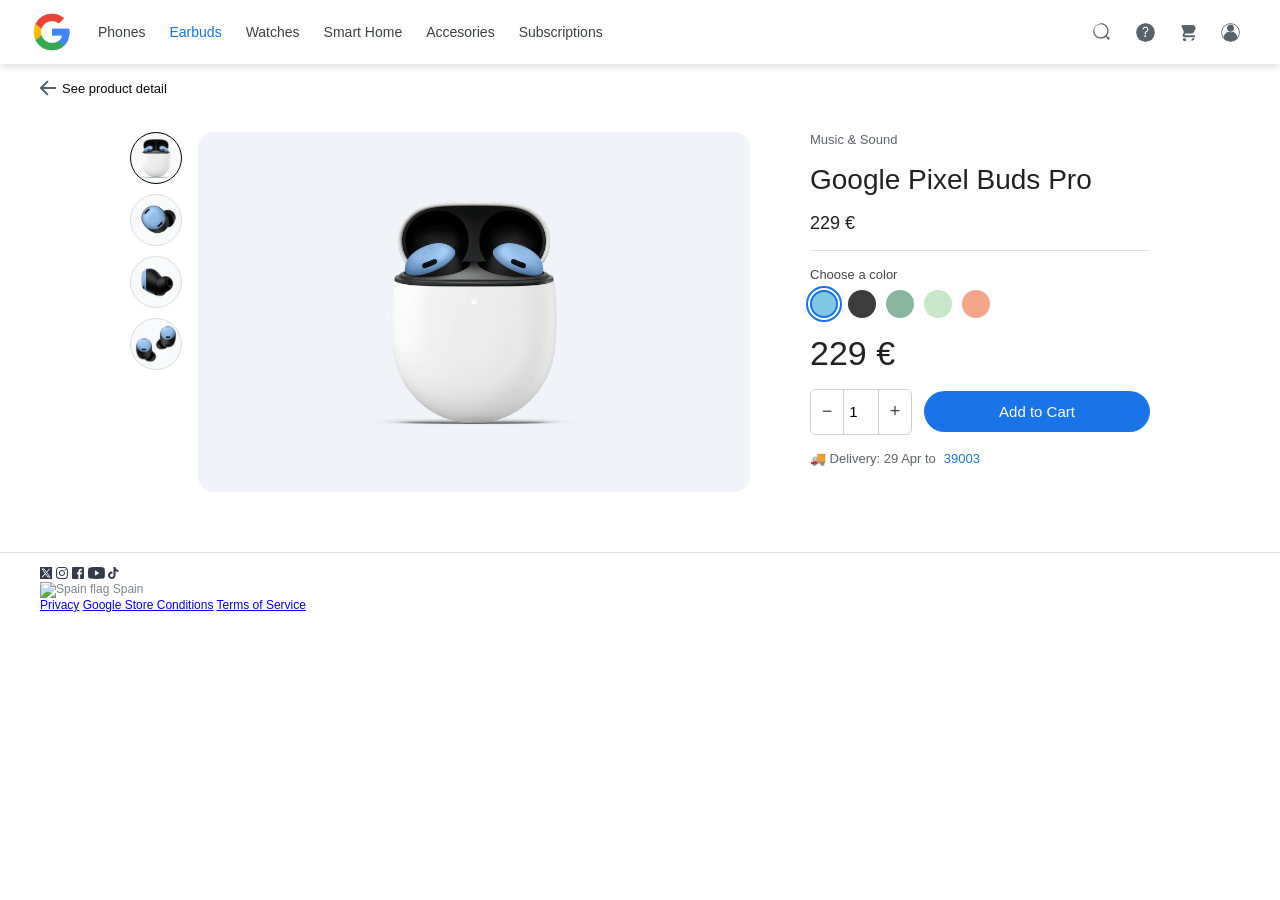
==== index.html @ 80898ca0 "Merge branch 'main' into Feat/Header" ====
<!doctype html>
<html lang="es">

<head>
  <meta charset="UTF-8">
  <meta name="viewport" content="width=device-width, initial-scale=1.0">
  <title>Google Pixel Buds Pro - Google Store</title>
  <link rel="stylesheet" href="style.css">
</head>

<body>
  <!-- HEADER -->
  <header>
    <div class="header-left">
      <img src="images/google-logo.png" alt="Google" class="logo-google">
    <nav>
      <ul>
        <li><a href="#">Phones</a></li>
        <li><a href="#" class="active">Earbuds</a></li>
        <li><a href="#">Watches</a></li>
        <li><a href="#">Smart Home</a></li>
        <li><a href="#">Accesories</a></li>
        <li><a href="#">Subscriptions</a></li>
      </ul>
    </nav>
  </div>
  <div class="header-right">
   <img src="images/icons/Search-Lupa.svg" alt="Buscar" class="icon-btn">
<img src="images/icons/Help-Intrrogación.svg" alt="Ayuda" class="icon-btn">
<img src="images/icons/Cart-Carrito.svg" alt="Carrito" class="icon-btn">
<img src="images/icons/Avatar-foto.svg" alt="Cuenta" class="icon-btn">
    </div>
  </header>


  <a class="back-link" href="#">
    <img class="icon" src="./images/icons/Arrow-Flecha.svg" alt="arrow" />
    See product detail
  </a>

  <div class="product-container">
    <div class="product-gallery">
      <div class="thumbnails">
        <img src="./images/earbuds/earbuds_01.png" class="thumb active" data-image="./images/earbuds/earbuds_01.png"
          alt="earbuds_01">
        <img src="./images/earbuds/earbuds_02.png" class="thumb" data-image="./images/earbuds/earbuds_02.png"
          alt="earbuds_02">
        <img src="./images/earbuds/earbuds_03.png" class="thumb" data-image="./images/earbuds/earbuds_03.png"
          alt="earbuds_03">
        <img src="./images/earbuds/earbuds_04.png" class="thumb" data-image="./images/earbuds/earbuds_04.png"
          alt="earbuds_04">
      </div>

      <div class="main-image">
        <img id="mainProductImage" src="./images/earbuds/earbuds_01.png" alt="principal">
      </div>
    </div>

    <div class="product-info">
      <p class="product-category">Music &amp; Sound</p>
      <h1 class="product-title">Google Pixel Buds Pro</h1>
      <p class="product-price-top">229 €</p>
      <hr class="divider" />
      <div>
        <p class="color-label">Choose a color</p>
        <div class="color-swatches">
          <div class="swatch sky selected"></div>
          <div class="swatch dark"></div>
          <div class="swatch sage"></div>
          <div class="swatch mint"></div>
          <div class="swatch coral"></div>
        </div>
      </div>
      <p class="price-large">229 €</p>
      <div class="cart-row">
        <div class="qty-box">
          <button onclick="changeQty(-1)">−</button>
          <input type="number" id="qty" value="1" min="1" max="99" />
          <button onclick="changeQty(1)">+</button>
        </div>
        <button class="btn-cart">Add to Cart</button>
      </div>
      <p class="delivery-info">
        🚚 Delivery: 29 Apr to <a href="#">39003</a>
      </p>
    </div>
  </div>

  <footer class="main-footer">
    <div class="footer-container">

      <div class="footer-social">
        <img src="images/icons/SM-x.svg" alt="X" />
        <img src="images/icons/SM-instagram.svg" alt="Instagram" />
        <img src="images/icons/SM-facebook.svg" alt="Facebook" />
        <img src="images/icons/SM-youtube.svg" alt="YouTube" />
        <img src="images/icons/SM-tiktok.svg" alt="TikTok" />
      </div>

      <span class="footer-country">
        <img src="https://flagcdn.com/es.svg" alt="Spain flag" width="20" height="14" />
        Spain
      </span>

      <div class="footer-nav">
        <a href="#">Privacy</a>
        <a href="#">Google Store Conditions</a>
        <a href="#">Terms of Service</a>
      </div>

    </div>
  </footer>

  <script>
    function changeQty(delta) {
      const input = document.getElementById("qty");
      const val = parseInt(input.value) + delta;
      if (val >= 1 && val <= 99) input.value = val;
    }

    document.querySelectorAll(".swatch").forEach((swatch) => {
      swatch.addEventListener("click", () => {
        document
          .querySelectorAll(".swatch")
          .forEach((s) => s.classList.remove("selected"));
        swatch.classList.add("selected");
      });
    });

    // Selecciona lo que hay dentro del clase "thumb", y lo cambia para que figure como la principal
    const mainImage = document.getElementById("mainProductImage");
    document.querySelectorAll(".thumb").forEach((thumb) => {
      thumb.addEventListener("click", () => {
        // Selecciona todas las miniaturas y les quita la clase "active"
        document
          .querySelectorAll(".thumb")
          .forEach((t) => t.classList.remove("active"));
        thumb.classList.add("active");

        // Cambia la imagen principal
        // Si hay un valor en en el date-image, cambia la imagen principal
        const newImage = thumb.dataset.image;
        if (newImage) {
          mainImage.src = newImage;
        }
      });
    });

  </script>
</body>

</html>
---- style.css ----
/* ── RESET ── */
* {
  margin: 0;
  padding: 0;
  box-sizing: border-box;
}

body {
  font-family: 'Google Sans', Arial, sans-serif;
  background: #fff;
  color: #202124;
}

/*── HEADER ── */
header {
  background-color: #ffffff;
  box-shadow: 0 2px 8px rgba(0, 0, 0, 0.15);
  padding: 0 32px;
  height: 64px;
  display: flex;
  align-items: center;
  justify-content: space-between;
  position: sticky;
  top: 0;
  z-index: 10;
}

.header-left {
  display: flex;
  align-items: center;
  gap: 2px;
}

.logo-google {
  width: 40px;
  height: 40px;
}

nav ul {
  list-style: none;
  display: flex;
  gap: 24px;
  margin: 0;
  padding: 0;
}

nav ul li a {
  text-decoration: none;
  font-size: 14px;
  font-weight: 500;
  color: #3c4043;
}

nav ul li a:hover,
nav ul li a.active {
  color: #1a73e8;
}

.header-right {
  display: flex;
  align-items: center;
  gap: 8px;
}

.icon-btn {
  background: none;
  border: none;
  cursor: pointer;
  padding: 8px;
  border-radius: 50%;
}

.icon-btn img {
  width: 22px;
  height: 22px;
  display: block;
}

.icon-btn:hover {
  background-color: #f1f3f4;
}


/* ── NAV ── */
nav {
  display: flex;
  align-items: center;
  justify-content: space-between;
  padding: 12px 24px;
  position: sticky;
  top: 0;
  background: #fff;
  z-index: 10;
}

.nav-logo {
  font-size: 22px;
  font-weight: 500;
  color: #4285f4;
  letter-spacing: -0.5px;
}

.nav-logo span {
  color: #ea4335;
}

.nav-logo span:nth-child(2) {
  color: #fbbc04;
}

.nav-logo span:nth-child(3) {
  color: #34a853;
}

.nav-links {
  display: flex;
  gap: 28px;
  list-style: none;
}

.nav-links a {
  text-decoration: none;
  font-size: 14px;
  color: #444;
}

.nav-links a.active {
  color: #1a73e8;
}

.nav-icons {
  display: flex;
  gap: 16px;
  font-size: 20px;
  color: #555;
}

.nav-icons span {
  cursor: pointer;
}

/* ── BACK LINK ── */
.back-link {
  display: flex;
  align-items: center;
  gap: 6px;
  padding: 16px 40px;
  font-size: 13px;
  color: #0a0a0a;
  cursor: pointer;
  text-decoration: none;
}

.back-link:hover {
  text-decoration: none;
}

/* ── PRODUCT LAYOUT ── */
.product-container {
    display: flex;
    gap: 60px;
    padding: 20px 40px 60px;
    max-width: 1100px;
    margin: 0 auto;
}

/* ── BODYIZQUIERDO: thumbnails + main image ── */
.product-gallery {
    display: flex;
    /* Coloca las miniaturas a lado de la imagen principal*/
    flex: 1;
    gap: 16px;
}

.thumbnails {
    display: flex;
    flex-direction: column;
    gap: 10px;
}

.thumb {
    width: 52px;
    height: 52px;
    border: 1px solid #ddd;
    border-radius: 50px;
    display: flex;
    cursor: pointer;
    align-items: center;
    justify-content: center;
    background: #f8f9fa;
    object-fit: cover;
    font-size: 20px;
}

.thumb.active {
    border-color: #000000;
}

.main-image {
    flex: 1;
    background: #f0f4f8;
    border-radius: 16px;
    display: flex;
    align-items: center;
    justify-content: center;
    min-height: 360px;
}

.main-image img {
    max-width: 80%;
    max-height: 80%;
    object-fit: contain;
}

/* ── RIGHT: product info ── */
.product-info {
  display: flex;
  flex-direction: column;
  gap: 16px;
  max-width: 340px;
  width: 100%;
}

.product-category {
  font-size: 13px;
  color: #5f6368;
}

.product-title {
  font-size: 28px;
  font-weight: 400;
  line-height: 1.2;
  color: #202124;
}

.product-price-top {
  font-size: 18px;
  color: #202124;
}

.divider {
  border: none;
  border-top: 1px solid #e0e0e0;
}

/* ── COLOR SELECTOR ── */
.color-label {
    font-size: 13px;
    color: #444;
    margin-bottom: 8px;
}

.color-swatches {
    display: flex;
    gap: 10px;
}

.swatch {
    width: 28px;
    height: 28px;
    border-radius: 50%;
    cursor: pointer;
    border: 2px solid transparent;
}

.swatch.selected {
    border-color: #1a73e8;
    outline: 2px solid #1a73e8;
    outline-offset: 2px;
}

.swatch.sky {
    background: #7ec8e3;
}

.swatch.dark {
    background: #3c3c3c;
}

.swatch.sage {
    background: #8ab5a0;
}

.swatch.mint {
    background: #c8e6c9;
}

.swatch.coral {
    background: #f4a58a;
}

/* ── PRICE ── */
.price-large {
    font-size: 34px;
    font-weight: 400;
    color: #202124;
}

/* ── CART ROW ── */
.cart-row {
    display: flex;
    align-items: center;
    gap: 12px;
}

.qty-box {
    display: flex;
    align-items: center;
    border: 1px solid #ccc;
    border-radius: 6px;
    overflow: hidden;
}

.qty-box button {
    width: 32px;
    height: 44px;
    border: none;
    background: #fff;
    font-size: 18px;
    cursor: pointer;
    color: #444;
}

.qty-box input {
    width: 36px;
    height: 44px;
    text-align: center;
    border: none;
    border-left: 1px solid #ccc;
    border-right: 1px solid #ccc;
    font-size: 15px;
    outline: none;
}

.btn-cart {
    flex: 1;
    padding: 12px 20px;
    background: #1a73e8;
    color: #fff;
    border: none;
    border-radius: 24px;
    font-size: 15px;
    font-weight: 500;
    cursor: pointer;
    transition: background 0.2s;
}

.btn-cart:hover {
    background: #1558b0;
}

/* ── DELIVERY ── */
.delivery-info {
    display: flex;
    align-items: center;
    gap: 8px;
    font-size: 13px;
    color: #5f6368;
}

.delivery-info a {
    color: #1a73e8;
    text-decoration: none;
}

.delivery-info a:hover {
    text-decoration: underline;
}

/* ── FOOTER ── */
footer {
    display: flex;
    align-items: center;
    justify-content: space-between;
    padding: 14px 40px;
    border-top: 1px solid #e0e0e0;
    font-size: 12px;
    color: #80868b;
    flex-wrap: wrap;
    gap: 8px;
}

.footer-links {
    display: flex;
    gap: 16px;
}

.footer-links a {
    color: #80868b;
    text-decoration: none;
}

.footer-links a:hover {
    text-decoration: underline;
}
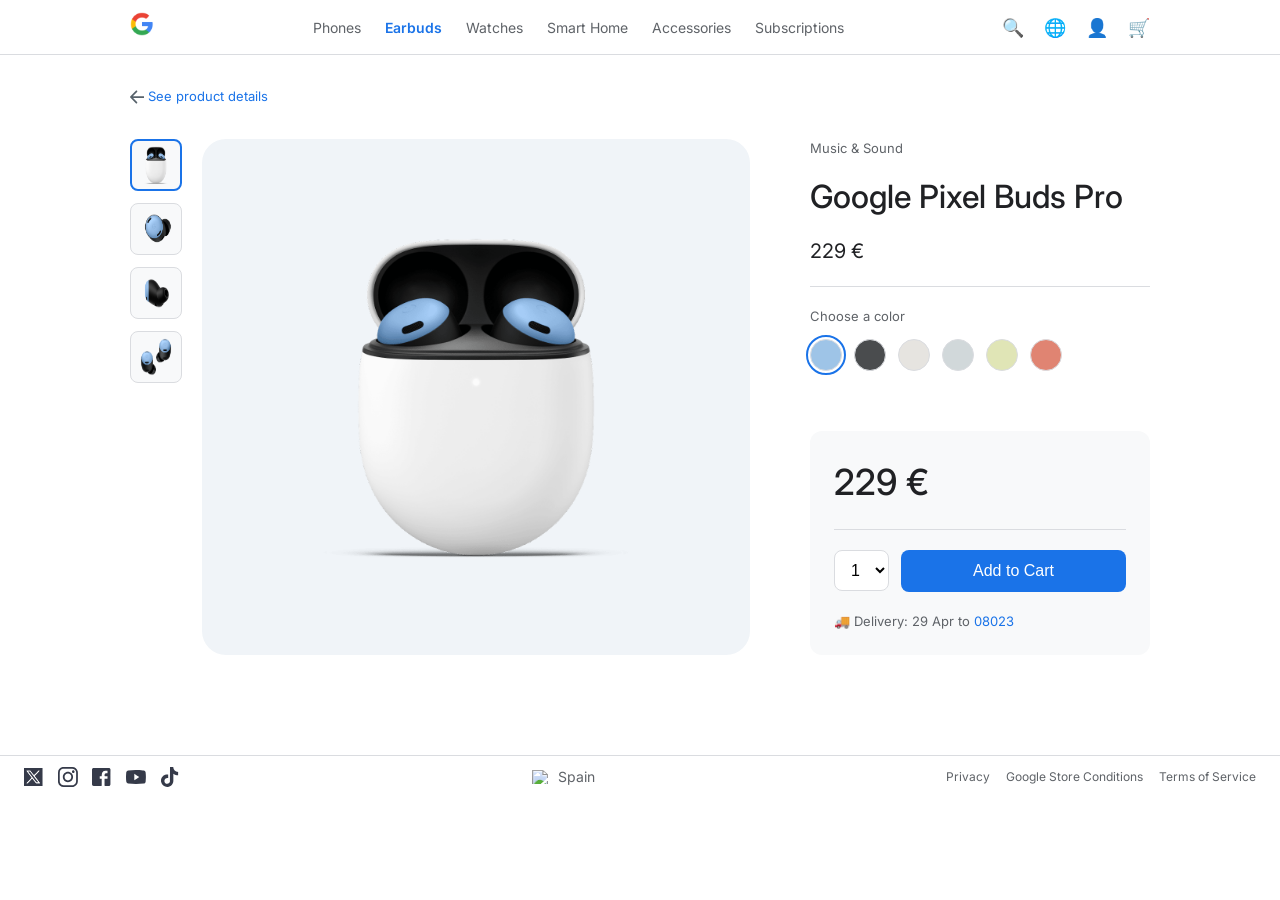
==== commit 8336fdfe: "Cambio en footer" ====
--- a/index.html
+++ b/index.html
@@ -1,152 +1,197 @@
 <!doctype html>
 <html lang="es">
+  <head>
+    <meta charset="UTF-8" />
+    <meta name="viewport" content="width=device-width, initial-scale=1.0" />
+    <title>Google Pixel Buds Pro - Google Store</title>
 
-<head>
-  <meta charset="UTF-8">
-  <meta name="viewport" content="width=device-width, initial-scale=1.0">
-  <title>Google Pixel Buds Pro - Google Store</title>
-  <link rel="stylesheet" href="style.css">
-</head>
+    <!-- Google Fonts - Inter -->
+    <link rel="preconnect" href="https://fonts.googleapis.com" />
+    <link rel="preconnect" href="https://fonts.gstatic.com" crossorigin />
+    <link href="https://fonts.googleapis.com/css2?family=Inter:wght@400;500;700&display=swap"
+      rel="stylesheet"
+    />
 
-<body>
-  <!-- HEADER -->
-  <header>
-    <div class="header-left">
-      <img src="images/google-logo.png" alt="Google" class="logo-google">
-    <nav>
-      <ul>
-        <li><a href="#">Phones</a></li>
-        <li><a href="#" class="active">Earbuds</a></li>
-        <li><a href="#">Watches</a></li>
-        <li><a href="#">Smart Home</a></li>
-        <li><a href="#">Accesories</a></li>
-        <li><a href="#">Subscriptions</a></li>
-      </ul>
-    </nav>
-  </div>
-  <div class="header-right">
-   <img src="images/icons/Search-Lupa.svg" alt="Buscar" class="icon-btn">
-<img src="images/icons/Help-Intrrogación.svg" alt="Ayuda" class="icon-btn">
-<img src="images/icons/Cart-Carrito.svg" alt="Carrito" class="icon-btn">
-<img src="images/icons/Avatar-foto.svg" alt="Cuenta" class="icon-btn">
-    </div>
-  </header>
+    <!-- Estilos consolidados (Premium) -->
+    <link rel="stylesheet" href="styles.css" />
+  </head>
 
+  <body>
+    <!-- ============================================
+         S1: HEADER (Diseño Premium)
+    ============================================ -->
+    <header class="main-header">
+      <nav class="nav-container" aria-label="Navegación principal">
+        <div class="logo">
+          <img src="images/google-logo.png" alt="Google Logo" />
+        </div>
 
-  <a class="back-link" href="#">
-    <img class="icon" src="./images/icons/Arrow-Flecha.svg" alt="arrow" />
-    See product detail
-  </a>
+        <ul class="nav-links">
+          <li><a href="#">Phones</a></li>
+          <li><a href="#" class="active">Earbuds</a></li>
+          <li><a href="#">Watches</a></li>
+          <li><a href="#">Smart Home</a></li>
+          <li><a href="#">Accessories</a></li>
+          <li><a href="#">Subscriptions</a></li>
+        </ul>
 
-  <div class="product-container">
-    <div class="product-gallery">
-      <div class="thumbnails">
-        <img src="./images/earbuds/earbuds_01.png" class="thumb active" data-image="./images/earbuds/earbuds_01.png"
-          alt="earbuds_01">
-        <img src="./images/earbuds/earbuds_02.png" class="thumb" data-image="./images/earbuds/earbuds_02.png"
-          alt="earbuds_02">
-        <img src="./images/earbuds/earbuds_03.png" class="thumb" data-image="./images/earbuds/earbuds_03.png"
-          alt="earbuds_03">
-        <img src="./images/earbuds/earbuds_04.png" class="thumb" data-image="./images/earbuds/earbuds_04.png"
-          alt="earbuds_04">
+        <div class="nav-icons">
+          <span>🔍</span>
+          <span>🌐</span>
+          <span>👤</span>
+          <span>🛒</span>
+        </div>
+      </nav>
+    </header>
+
+    <main class="container">
+      <!-- Enlace de retorno (con el icono del equipo) -->
+      <a class="back-link" href="#">
+        <img
+          src="./images/icons/Arrow-Flecha.svg"
+          alt="arrow"
+          style="width: 14px; vertical-align: middle"
+        />
+        See product details
+      </a>
+
+      <div class="product-container">
+        <!-- ============================================
+                 S2: GALERÍA (Con imágenes reales del equipo)
+            ============================================ -->
+        <section class="product-gallery">
+          <div class="thumbnails">
+            <img
+              src="./images/earbuds/earbuds_01.png"
+              class="thumb active"
+              data-img="./images/earbuds/earbuds_01.png"
+              alt="Vista 1"
+            />
+            <img
+              src="./images/earbuds/earbuds_02.png"
+              class="thumb"
+              data-img="./images/earbuds/earbuds_02.png"
+              alt="Vista 2"
+            />
+            <img
+              src="./images/earbuds/earbuds_03.png"
+              class="thumb"
+              data-img="./images/earbuds/earbuds_03.png"
+              alt="Vista 3"
+            />
+            <img
+              src="./images/earbuds/earbuds_04.png"
+              class="thumb"
+              data-img="./images/earbuds/earbuds_04.png"
+              alt="Vista 4"
+            />
+          </div>
+          <div class="main-image">
+            <img
+              id="current-img"
+              src="./images/earbuds/earbuds_01.png"
+              alt="Google Pixel Buds Pro"
+              style="max-width: 100%"
+            />
+          </div>
+        </section>
+
+        <!-- ============================================
+                 S3: INFO Y COMPRA (Diseño Premium)
+            ============================================ -->
+        <section class="product-info">
+          <p class="product-category">Music & Sound</p>
+          <h1 class="product-title">Google Pixel Buds Pro</h1>
+          <p class="product-price-top">229 €</p>
+
+          <hr class="divider" />
+
+          <div class="color-selection">
+            <p class="color-label">Choose a color</p>
+            <div class="color-swatches">
+              <div class="swatch sky selected" title="Sky"></div>
+              <div class="swatch dark" title="Charcoal"></div>
+              <div class="swatch porcelain" title="Porcelain"></div>
+              <div class="swatch fog" title="Fog"></div>
+              <div class="swatch lemongrass" title="Lemongrass"></div>
+              <div class="swatch coral" title="Coral"></div>
+            </div>
+          </div>
+
+          <div class="purchase-card">
+            <p class="price-large">229 €</p>
+            <hr class="divider" />
+
+            <div class="cart-row">
+              <div class="qty-selector-container">
+                <select id="qty" class="qty-select">
+                  <option value="1">1</option>
+                  <option value="2">2</option>
+                  <option value="3">3</option>
+                </select>
+              </div>
+              <button class="btn-cart">Add to Cart</button>
+            </div>
+
+            <p class="delivery-info">
+              🚚 Delivery: 29 Apr to <a href="#">08023</a>
+            </p>
+          </div>
+        </section>
       </div>
+    </main>
 
-      <div class="main-image">
-        <img id="mainProductImage" src="./images/earbuds/earbuds_01.png" alt="principal">
-      </div>
+    <!-- ============================================
+         S4: FOOTER (Con iconos y links del equipo)
+    ============================================ -->
+    <footer class="main-footer">
+  <div class="footer-container">
+
+    <div class="footer-social">
+      <img src="images/icons/SM-x.svg" alt="X" />
+      <img src="images/icons/SM-instagram.svg" alt="Instagram" />
+      <img src="images/icons/SM-facebook.svg" alt="Facebook" />
+      <img src="images/icons/SM-youtube.svg" alt="YouTube" />
+      <img src="images/icons/SM-tiktok.svg" alt="TikTok" />
     </div>
 
-    <div class="product-info">
-      <p class="product-category">Music &amp; Sound</p>
-      <h1 class="product-title">Google Pixel Buds Pro</h1>
-      <p class="product-price-top">229 €</p>
-      <hr class="divider" />
-      <div>
-        <p class="color-label">Choose a color</p>
-        <div class="color-swatches">
-          <div class="swatch sky selected"></div>
-          <div class="swatch dark"></div>
-          <div class="swatch sage"></div>
-          <div class="swatch mint"></div>
-          <div class="swatch coral"></div>
-        </div>
-      </div>
-      <p class="price-large">229 €</p>
-      <div class="cart-row">
-        <div class="qty-box">
-          <button onclick="changeQty(-1)">−</button>
-          <input type="number" id="qty" value="1" min="1" max="99" />
-          <button onclick="changeQty(1)">+</button>
-        </div>
-        <button class="btn-cart">Add to Cart</button>
-      </div>
-      <p class="delivery-info">
-        🚚 Delivery: 29 Apr to <a href="#">39003</a>
-      </p>
+    <span class="footer-country">
+      <img src="https://flagcdn.com/es.svg" alt="Spain flag" width="20" height="14" />
+      Spain
+    </span>
+
+    <div class="footer-nav">
+      <a href="#">Privacy</a>
+      <a href="#">Google Store Conditions</a>
+      <a href="#">Terms of Service</a>
     </div>
+
   </div>
+</footer>
 
-  <footer class="main-footer">
-    <div class="footer-container">
+    <!-- Lógica de interacción -->
+    <script>
+      // Cambio de imágenes (Miniaturas)
+      document.querySelectorAll(".thumb").forEach((thumb) => {
+        thumb.addEventListener("click", () => {
+          document
+            .querySelectorAll(".thumb")
+            .forEach((t) => t.classList.remove("active"));
+          thumb.classList.add("active");
+          const newSrc = thumb.getAttribute("data-img");
+          document.getElementById("current-img").src = newSrc;
+        });
+      });
 
-      <div class="footer-social">
-        <img src="images/icons/SM-x.svg" alt="X" />
-        <img src="images/icons/SM-instagram.svg" alt="Instagram" />
-        <img src="images/icons/SM-facebook.svg" alt="Facebook" />
-        <img src="images/icons/SM-youtube.svg" alt="YouTube" />
-        <img src="images/icons/SM-tiktok.svg" alt="TikTok" />
-      </div>
-
-      <span class="footer-country">
-        <img src="https://flagcdn.com/es.svg" alt="Spain flag" width="20" height="14" />
-        Spain
-      </span>
-
-      <div class="footer-nav">
-        <a href="#">Privacy</a>
-        <a href="#">Google Store Conditions</a>
-        <a href="#">Terms of Service</a>
-      </div>
-
-    </div>
-  </footer>
-
-  <script>
-    function changeQty(delta) {
-      const input = document.getElementById("qty");
-      const val = parseInt(input.value) + delta;
-      if (val >= 1 && val <= 99) input.value = val;
-    }
-
-    document.querySelectorAll(".swatch").forEach((swatch) => {
-      swatch.addEventListener("click", () => {
-        document
-          .querySelectorAll(".swatch")
-          .forEach((s) => s.classList.remove("selected"));
-        swatch.classList.add("selected");
+      // Selección de color
+      document.querySelectorAll(".swatch").forEach((swatch) => {
+        swatch.addEventListener("click", () => {
+          document
+            .querySelectorAll(".swatch")
+            .forEach((s) => s.classList.remove("selected"));
+          swatch.classList.add("selected");
+        });
       });
-    });
-
-    // Selecciona lo que hay dentro del clase "thumb", y lo cambia para que figure como la principal
-    const mainImage = document.getElementById("mainProductImage");
-    document.querySelectorAll(".thumb").forEach((thumb) => {
-      thumb.addEventListener("click", () => {
-        // Selecciona todas las miniaturas y les quita la clase "active"
-        document
-          .querySelectorAll(".thumb")
-          .forEach((t) => t.classList.remove("active"));
-        thumb.classList.add("active");
-
-        // Cambia la imagen principal
-        // Si hay un valor en en el date-image, cambia la imagen principal
-        const newImage = thumb.dataset.image;
-        if (newImage) {
-          mainImage.src = newImage;
-        }
-      });
-    });
-
-  </script>
-</body>
-
-</html>+    </script>
+  </body>
+</html>
--- a/styles.css
+++ b/styles.css
@@ -0,0 +1,273 @@
+/* ── VARIABLES Y RESET ── */
+:root {
+  --color-primary: #1a73e8;
+  --color-text: #202124;
+  --color-gray: #5f6368;
+  --color-light-gray: #dadce0;
+  --color-bg-gray: #f8f9fa;
+  --font-main: 'Inter', sans-serif;
+  --max-width: 1100px;
+}
+
+* { margin: 0; padding: 0; box-sizing: border-box; }
+
+body {
+  font-family: var(--font-main);
+  background: #fff;
+  color: var(--color-text);
+  line-height: 1.5;
+}
+
+.container {
+  max-width: var(--max-width);
+  margin: 0 auto;
+  padding: 0 40px;
+}
+
+/* ── S1: HEADER ── */
+.main-header {
+  border-bottom: 1px solid var(--color-light-gray);
+  position: sticky;
+  top: 0;
+  background: #fff;
+  z-index: 100;
+}
+
+.nav-container {
+  max-width: var(--max-width);
+  margin: 0 auto;
+  display: flex;
+  align-items: center;
+  justify-content: space-between;
+  padding: 12px 40px;
+}
+
+.logo img { height: 24px; }
+
+.nav-links {
+  display: flex;
+  gap: 24px;
+  list-style: none;
+}
+
+.nav-links a {
+  text-decoration: none;
+  font-size: 14px;
+  color: var(--color-gray);
+  font-weight: 400;
+}
+
+.nav-links a.active {
+  color: var(--color-primary);
+  font-weight: 600;
+}
+
+.nav-icons {
+  display: flex;
+  gap: 20px;
+  font-size: 18px;
+  cursor: pointer;
+}
+
+/* ── GLOBALES DE PÁGINA ── */
+.back-link {
+  display: inline-block;
+  margin: 32px 0;
+  font-size: 13px;
+  color: var(--color-primary);
+  text-decoration: none;
+}
+.back-link:hover { text-decoration: underline; }
+
+.product-container {
+  display: grid;
+  grid-template-columns: 1fr 340px;
+  gap: 60px;
+  padding-bottom: 80px;
+}
+
+/* ── S2: CUERPO IZQUIERDO (Galería) ── */
+.product-gallery {
+  display: flex;
+  gap: 20px;
+}
+
+.thumbnails {
+  display: flex;
+  flex-direction: column;
+  gap: 12px;
+}
+
+.thumb {
+  width: 52px;
+  height: 52px;
+  border: 1px solid var(--color-light-gray);
+  border-radius: 8px;
+  display: flex;
+  align-items: center;
+  justify-content: center;
+  cursor: pointer;
+  background: var(--color-bg-gray);
+  font-size: 20px;
+  transition: border-color 0.2s;
+}
+
+.thumb.active { border-color: var(--color-primary); border-width: 2px; }
+
+.main-image {
+  flex: 1;
+  background: #f0f4f8;
+  border-radius: 24px;
+  display: flex;
+  align-items: center;
+  justify-content: center;
+  min-height: 450px;
+}
+
+.product-emoji { font-size: 150px; }
+
+/* ── S3: CUERPO DERECHO (Info y Compra) ── */
+.product-info {
+  display: flex;
+  flex-direction: column;
+  gap: 20px;
+}
+
+.product-category { font-size: 13px; color: var(--color-gray); }
+
+.product-title {
+  font-size: 32px;
+  font-weight: 500;
+  line-height: 1.2;
+}
+
+.product-price-top { font-size: 20px; }
+
+.divider { border: none; border-top: 1px solid var(--color-light-gray); }
+
+.color-label { font-size: 13px; color: var(--color-gray); margin-bottom: 12px; }
+
+.color-swatches { display: flex; gap: 12px; }
+
+.swatch {
+  width: 32px;
+  height: 32px;
+  border-radius: 50%;
+  cursor: pointer;
+  border: 1px solid var(--color-light-gray);
+  transition: transform 0.2s;
+}
+
+.swatch:hover { transform: scale(1.1); }
+
+.swatch.selected {
+  outline: 2px solid var(--color-primary);
+  outline-offset: 2px;
+}
+
+/* Diccionario de Colores */
+.swatch.sky { background-color: #9EC4E7; }
+.swatch.porcelain { background-color: #E6E4E0; }
+.swatch.dark { background-color: #4A4C4E; }
+.swatch.fog { background-color: #D1D8DA; }
+.swatch.lemongrass { background-color: #E0E5B6; }
+.swatch.coral { background-color: #E08472; }
+
+/* Tarjeta de Compra */
+.purchase-card {
+  background-color: var(--color-bg-gray);
+  border-radius: 12px;
+  padding: 24px;
+  margin-top: 40px;
+  display: flex;
+  flex-direction: column;
+  gap: 20px;
+}
+
+.price-large { font-size: 36px; font-weight: 500; }
+
+.cart-row { display: flex; gap: 12px; }
+
+.qty-select {
+  padding: 10px 12px;
+  border: 1px solid var(--color-light-gray);
+  border-radius: 8px;
+  background: #fff;
+  cursor: pointer;
+  font-size: 16px;
+}
+
+.btn-cart {
+  flex: 1;
+  background: var(--color-primary);
+  color: #fff;
+  border: none;
+  padding: 12px;
+  border-radius: 8px;
+  font-weight: 500;
+  font-size: 16px;
+  cursor: pointer;
+}
+
+.btn-cart:hover { background: #1558b0; }
+
+.delivery-info { font-size: 13px; color: var(--color-gray); }
+.delivery-info a { color: var(--color-primary); text-decoration: none; 
+}
+
+/* ── S4: FOOTER ── */
+.main-footer {
+    border-top: 1px solid var(--color-light-gray);
+    padding: 10px 0;
+    margin-top: 20px;
+    height: auto;       /* Dejamos que el contenido mande */
+}
+
+.footer-container {
+    display: flex;
+    justify-content: space-between;
+    align-items: center;
+    padding: 0 24px;
+    
+}
+
+.footer-social {
+    display: flex;
+    align-items: center;
+    gap: 14px;
+}
+
+.footer-social img {
+    width: 20px;
+    height: 20px;
+    object-fit: contain;
+}
+
+.footer-country {
+    display: flex;
+    align-items: center;
+    gap: 6px;
+    font-size: 14px;
+    color: var(--color-gray);
+}
+
+.footer-nav {
+    display: flex;
+    gap: 16px;
+}
+
+.footer-nav a {
+    color: var(--color-gray);
+    text-decoration: none;
+    font-size: 12px;
+}
+
+.footer-nav a:hover {
+    text-decoration: underline;
+}
+
+/* ── RESPONSIVE ── */
+@media (max-width: 900px) {
+  .product-container { grid-template-columns: 1fr; }
+  .nav-links { display: none; }
+}
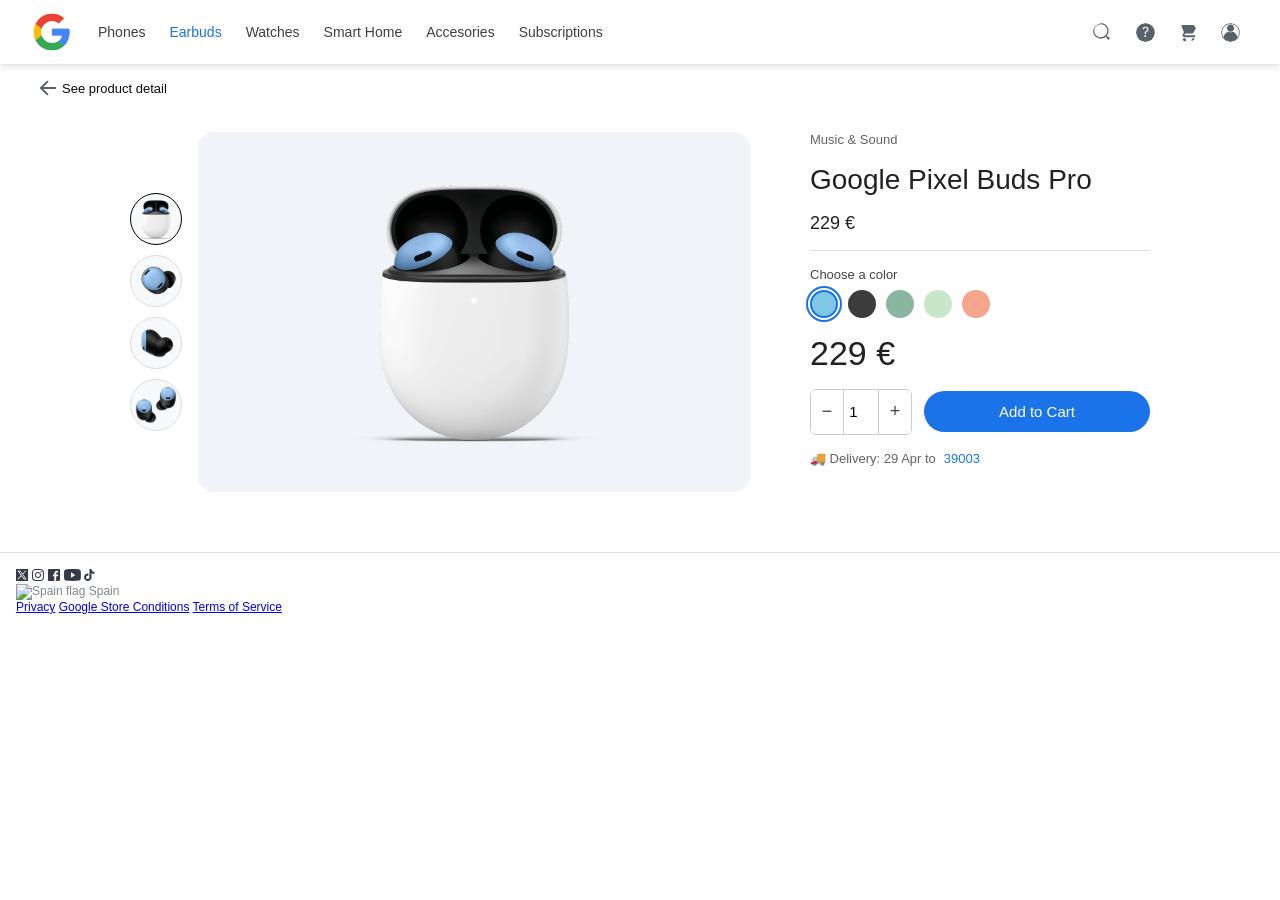
==== commit 65ca31d0: "actualización index y style" ====
--- a/index.html
+++ b/index.html
@@ -1,197 +1,152 @@
 <!doctype html>
 <html lang="es">
-  <head>
-    <meta charset="UTF-8" />
-    <meta name="viewport" content="width=device-width, initial-scale=1.0" />
-    <title>Google Pixel Buds Pro - Google Store</title>
 
-    <!-- Google Fonts - Inter -->
-    <link rel="preconnect" href="https://fonts.googleapis.com" />
-    <link rel="preconnect" href="https://fonts.gstatic.com" crossorigin />
-    <link href="https://fonts.googleapis.com/css2?family=Inter:wght@400;500;700&display=swap"
-      rel="stylesheet"
-    />
+<head>
+  <meta charset="UTF-8">
+  <meta name="viewport" content="width=device-width, initial-scale=1.0">
+  <title>Google Pixel Buds Pro - Google Store</title>
+  <link rel="stylesheet" href="style.css">
+</head>
 
-    <!-- Estilos consolidados (Premium) -->
-    <link rel="stylesheet" href="styles.css" />
-  </head>
-
-  <body>
-    <!-- ============================================
-         S1: HEADER (Diseño Premium)
-    ============================================ -->
-    <header class="main-header">
-      <nav class="nav-container" aria-label="Navegación principal">
-        <div class="logo">
-          <img src="images/google-logo.png" alt="Google Logo" />
-        </div>
-
-        <ul class="nav-links">
+<body>
+  <!-- HEADER -->
+  <header>
+    <div class="header-left">
+      <img src="images/google-logo.png" alt="Google" class="logo-google">
+      <nav>
+        <ul>
           <li><a href="#">Phones</a></li>
           <li><a href="#" class="active">Earbuds</a></li>
           <li><a href="#">Watches</a></li>
           <li><a href="#">Smart Home</a></li>
-          <li><a href="#">Accessories</a></li>
+          <li><a href="#">Accesories</a></li>
           <li><a href="#">Subscriptions</a></li>
         </ul>
+      </nav>
+    </div>
+    <div class="header-right">
+      <img src="images/icons/Search-Lupa.svg" alt="Buscar" class="icon-btn">
+      <img src="images/icons/Help-Intrrogación.svg" alt="Ayuda" class="icon-btn">
+      <img src="images/icons/Cart-Carrito.svg" alt="Carrito" class="icon-btn">
+      <img src="images/icons/Avatar-foto.svg" alt="Cuenta" class="icon-btn">
+    </div>
+  </header>
 
-        <div class="nav-icons">
-          <span>🔍</span>
-          <span>🌐</span>
-          <span>👤</span>
-          <span>🛒</span>
-        </div>
-      </nav>
-    </header>
 
-    <main class="container">
-      <!-- Enlace de retorno (con el icono del equipo) -->
-      <a class="back-link" href="#">
-        <img
-          src="./images/icons/Arrow-Flecha.svg"
-          alt="arrow"
-          style="width: 14px; vertical-align: middle"
-        />
-        See product details
-      </a>
+  <a class="back-link" href="#">
+    <img class="icon" src="./images/icons/Arrow-Flecha.svg" alt="arrow" />
+    See product detail
+  </a>
 
-      <div class="product-container">
-        <!-- ============================================
-                 S2: GALERÍA (Con imágenes reales del equipo)
-            ============================================ -->
-        <section class="product-gallery">
-          <div class="thumbnails">
-            <img
-              src="./images/earbuds/earbuds_01.png"
-              class="thumb active"
-              data-img="./images/earbuds/earbuds_01.png"
-              alt="Vista 1"
-            />
-            <img
-              src="./images/earbuds/earbuds_02.png"
-              class="thumb"
-              data-img="./images/earbuds/earbuds_02.png"
-              alt="Vista 2"
-            />
-            <img
-              src="./images/earbuds/earbuds_03.png"
-              class="thumb"
-              data-img="./images/earbuds/earbuds_03.png"
-              alt="Vista 3"
-            />
-            <img
-              src="./images/earbuds/earbuds_04.png"
-              class="thumb"
-              data-img="./images/earbuds/earbuds_04.png"
-              alt="Vista 4"
-            />
-          </div>
-          <div class="main-image">
-            <img
-              id="current-img"
-              src="./images/earbuds/earbuds_01.png"
-              alt="Google Pixel Buds Pro"
-              style="max-width: 100%"
-            />
-          </div>
-        </section>
+  <div class="product-container">
+    <div class="product-gallery">
+      <div class="thumbnails">
+        <img src="./images/earbuds/earbuds_01.png" class="thumb active" data-image="./images/earbuds/earbuds_01.png"
+          alt="earbuds_01">
+        <img src="./images/earbuds/earbuds_02.png" class="thumb" data-image="./images/earbuds/earbuds_02.png"
+          alt="earbuds_02">
+        <img src="./images/earbuds/earbuds_03.png" class="thumb" data-image="./images/earbuds/earbuds_03.png"
+          alt="earbuds_03">
+        <img src="./images/earbuds/earbuds_04.png" class="thumb" data-image="./images/earbuds/earbuds_04.png"
+          alt="earbuds_04">
+      </div>
 
-        <!-- ============================================
-                 S3: INFO Y COMPRA (Diseño Premium)
-            ============================================ -->
-        <section class="product-info">
-          <p class="product-category">Music & Sound</p>
-          <h1 class="product-title">Google Pixel Buds Pro</h1>
-          <p class="product-price-top">229 €</p>
-
-          <hr class="divider" />
-
-          <div class="color-selection">
-            <p class="color-label">Choose a color</p>
-            <div class="color-swatches">
-              <div class="swatch sky selected" title="Sky"></div>
-              <div class="swatch dark" title="Charcoal"></div>
-              <div class="swatch porcelain" title="Porcelain"></div>
-              <div class="swatch fog" title="Fog"></div>
-              <div class="swatch lemongrass" title="Lemongrass"></div>
-              <div class="swatch coral" title="Coral"></div>
-            </div>
-          </div>
-
-          <div class="purchase-card">
-            <p class="price-large">229 €</p>
-            <hr class="divider" />
-
-            <div class="cart-row">
-              <div class="qty-selector-container">
-                <select id="qty" class="qty-select">
-                  <option value="1">1</option>
-                  <option value="2">2</option>
-                  <option value="3">3</option>
-                </select>
-              </div>
-              <button class="btn-cart">Add to Cart</button>
-            </div>
-
-            <p class="delivery-info">
-              🚚 Delivery: 29 Apr to <a href="#">08023</a>
-            </p>
-          </div>
-        </section>
+      <div class="main-image">
+        <img id="mainProductImage" src="./images/earbuds/earbuds_01.png" alt="principal">
       </div>
-    </main>
-
-    <!-- ============================================
-         S4: FOOTER (Con iconos y links del equipo)
-    ============================================ -->
-    <footer class="main-footer">
-  <div class="footer-container">
-
-    <div class="footer-social">
-      <img src="images/icons/SM-x.svg" alt="X" />
-      <img src="images/icons/SM-instagram.svg" alt="Instagram" />
-      <img src="images/icons/SM-facebook.svg" alt="Facebook" />
-      <img src="images/icons/SM-youtube.svg" alt="YouTube" />
-      <img src="images/icons/SM-tiktok.svg" alt="TikTok" />
     </div>
 
-    <span class="footer-country">
-      <img src="https://flagcdn.com/es.svg" alt="Spain flag" width="20" height="14" />
-      Spain
-    </span>
+    <div class="product-info">
+      <p class="product-category">Music &amp; Sound</p>
+      <h1 class="product-title">Google Pixel Buds Pro</h1>
+      <p class="product-price-top">229 €</p>
+      <hr class="divider" />
+      <div>
+        <p class="color-label">Choose a color</p>
+        <div class="color-swatches">
+          <div class="swatch sky selected"></div>
+          <div class="swatch dark"></div>
+          <div class="swatch sage"></div>
+          <div class="swatch mint"></div>
+          <div class="swatch coral"></div>
+        </div>
+      </div>
+      <p class="price-large">229 €</p>
+      <div class="cart-row">
+        <div class="qty-box">
+          <button onclick="changeQty(-1)">−</button>
+          <input type="number" id="qty" value="1" min="1" max="99" />
+          <button onclick="changeQty(1)">+</button>
+        </div>
+        <button class="btn-cart">Add to Cart</button>
+      </div>
+      <p class="delivery-info">
+        🚚 Delivery: 29 Apr to <a href="#">39003</a>
+      </p>
+    </div>
+  </div>
 
-    <div class="footer-nav">
-      <a href="#">Privacy</a>
-      <a href="#">Google Store Conditions</a>
-      <a href="#">Terms of Service</a>
+  <footer class="main-footer">
+    <div class="footer-container">
+
+      <div class="footer-social">
+        <img src="images/icons/SM-x.svg" alt="X" />
+        <img src="images/icons/SM-instagram.svg" alt="Instagram" />
+        <img src="images/icons/SM-facebook.svg" alt="Facebook" />
+        <img src="images/icons/SM-youtube.svg" alt="YouTube" />
+        <img src="images/icons/SM-tiktok.svg" alt="TikTok" />
+      </div>
+
+      <span class="footer-country">
+        <img src="https://flagcdn.com/es.svg" alt="Spain flag" width="20" height="14" />
+        Spain
+      </span>
+
+      <div class="footer-nav">
+        <a href="#">Privacy</a>
+        <a href="#">Google Store Conditions</a>
+        <a href="#">Terms of Service</a>
+      </div>
+
     </div>
+  </footer>
 
-  </div>
-</footer>
+  <script>
+    function changeQty(delta) {
+      const input = document.getElementById("qty");
+      const val = parseInt(input.value) + delta;
+      if (val >= 1 && val <= 99) input.value = val;
+    }
 
-    <!-- Lógica de interacción -->
-    <script>
-      // Cambio de imágenes (Miniaturas)
-      document.querySelectorAll(".thumb").forEach((thumb) => {
-        thumb.addEventListener("click", () => {
-          document
-            .querySelectorAll(".thumb")
-            .forEach((t) => t.classList.remove("active"));
-          thumb.classList.add("active");
-          const newSrc = thumb.getAttribute("data-img");
-          document.getElementById("current-img").src = newSrc;
-        });
+    document.querySelectorAll(".swatch").forEach((swatch) => {
+      swatch.addEventListener("click", () => {
+        document
+          .querySelectorAll(".swatch")
+          .forEach((s) => s.classList.remove("selected"));
+        swatch.classList.add("selected");
       });
+    });
 
-      // Selección de color
-      document.querySelectorAll(".swatch").forEach((swatch) => {
-        swatch.addEventListener("click", () => {
-          document
-            .querySelectorAll(".swatch")
-            .forEach((s) => s.classList.remove("selected"));
-          swatch.classList.add("selected");
-        });
+    // Selecciona lo que hay dentro del clase "thumb", y lo cambia para que figure como la principal
+    const mainImage = document.getElementById("mainProductImage");
+    document.querySelectorAll(".thumb").forEach((thumb) => {
+      thumb.addEventListener("click", () => {
+        // Selecciona todas las miniaturas y les quita la clase "active"
+        document
+          .querySelectorAll(".thumb")
+          .forEach((t) => t.classList.remove("active"));
+        thumb.classList.add("active");
+
+        // Cambia la imagen principal
+        // Si hay un valor en en el date-image, cambia la imagen principal
+        const newImage = thumb.dataset.image;
+        if (newImage) {
+          mainImage.src = newImage;
+        }
       });
-    </script>
-  </body>
-</html>
+    });
+
+  </script>
+</body>
+
+</html>
--- a/style.css
+++ b/style.css
@@ -0,0 +1,492 @@
+/* ── RESET ── */
+* {
+  margin: 0;
+  padding: 0;
+  box-sizing: border-box;
+}
+
+body {
+  font-family: 'Google Sans', Arial, sans-serif;
+  background: #fff;
+  color: #202124;
+}
+
+/*── HEADER ── */
+header {
+  background-color: #ffffff;
+  box-shadow: 0 2px 8px rgba(0, 0, 0, 0.15);
+  padding: 0 32px;
+  height: 64px;
+  display: flex;
+  align-items: center;
+  justify-content: space-between;
+  position: sticky;
+  top: 0;
+  z-index: 10;
+}
+
+.header-left {
+  display: flex;
+  align-items: center;
+  gap: 2px;
+}
+
+.logo-google {
+  width: 40px;
+  height: 40px;
+}
+
+nav ul {
+  list-style: none;
+  display: flex;
+  gap: 24px;
+  margin: 0;
+  padding: 0;
+}
+
+nav ul li a {
+  text-decoration: none;
+  font-size: 14px;
+  font-weight: 500;
+  color: #3c4043;
+}
+
+nav ul li a:hover,
+nav ul li a.active {
+  color: #1a73e8;
+}
+
+.header-right {
+  display: flex;
+  align-items: center;
+  gap: 8px;
+}
+
+.icon-btn {
+  background: none;
+  border: none;
+  cursor: pointer;
+  padding: 8px;
+  border-radius: 50%;
+}
+
+.icon-btn img {
+  width: 22px;
+  height: 22px;
+  display: block;
+}
+
+.icon-btn:hover {
+  background-color: #f1f3f4;
+}
+
+
+/* ── NAV ── */
+nav {
+  display: flex;
+  align-items: center;
+  justify-content: space-between;
+  padding: 12px 24px;
+  position: sticky;
+  top: 0;
+  background: #fff;
+  z-index: 10;
+}
+
+.nav-logo {
+  font-size: 22px;
+  font-weight: 500;
+  color: #4285f4;
+  letter-spacing: -0.5px;
+}
+
+.nav-logo span {
+  color: #ea4335;
+}
+
+.nav-logo span:nth-child(2) {
+  color: #fbbc04;
+}
+
+.nav-logo span:nth-child(3) {
+  color: #34a853;
+}
+
+.nav-links {
+  display: flex;
+  gap: 28px;
+  list-style: none;
+}
+
+.nav-links a {
+  text-decoration: none;
+  font-size: 14px;
+  color: #444;
+}
+
+.nav-links a.active {
+  color: #1a73e8;
+}
+
+.nav-icons {
+  display: flex;
+  gap: 16px;
+  font-size: 20px;
+  color: #555;
+}
+
+.nav-icons span {
+  cursor: pointer;
+}
+
+/* ── BACK LINK ── */
+.back-link {
+  display: flex;
+  align-items: center;
+  gap: 6px;
+  padding: 16px 40px;
+  font-size: 13px;
+  color: #0a0a0a;
+  cursor: pointer;
+  text-decoration: none;
+}
+
+.back-link:hover {
+  text-decoration: none;
+}
+
+/* ── PRODUCT LAYOUT ── */
+.product-container {
+    display: flex;
+    gap: 60px;
+    padding: 20px 40px 60px;
+    max-width: 1100px;
+    margin: 0 auto;
+}
+
+/* ── BODYIZQUIERDO: thumbnails + main image ── */
+.product-gallery {
+    display: flex;
+    /* Coloca las miniaturas a lado de la imagen principal*/
+    flex: 1;
+    gap: 16px;
+}
+
+.thumbnails {
+    display: flex;
+    flex-direction: column;
+    gap: 10px;
+}
+
+.thumb {
+    width: 52px;
+    height: 52px;
+    border: 1px solid #ddd;
+    border-radius: 50px;
+    display: flex;
+    cursor: pointer;
+    align-items: center;
+    justify-content: center;
+    background: #f8f9fa;
+    object-fit: cover;
+    font-size: 20px;
+}
+
+.thumb.active {
+    border-color: #000000;
+}
+
+.main-image {
+    flex: 1;
+    background: #f0f4f8;
+    border-radius: 16px;
+    display: flex;
+    align-items: center;
+    justify-content: center;
+    min-height: 360px;
+}
+
+.main-image img {
+    max-width: 80%;
+    max-height: 80%;
+    object-fit: contain;
+}
+
+/* ── RIGHT: product info ── */
+.product-info {
+  display: flex;
+  flex-direction: column;
+  gap: 16px;
+  max-width: 340px;
+  width: 100%;
+}
+
+.product-category {
+  font-size: 13px;
+  color: #5f6368;
+}
+
+.product-title {
+  font-size: 28px;
+  font-weight: 400;
+  line-height: 1.2;
+  color: #202124;
+}
+
+.product-price-top {
+  font-size: 18px;
+  color: #202124;
+}
+
+.divider {
+  border: none;
+  border-top: 1px solid #e0e0e0;
+}
+
+/* ── COLOR SELECTOR ── */
+.color-label {
+    font-size: 13px;
+    color: #444;
+    margin-bottom: 8px;
+}
+
+.color-swatches {
+    display: flex;
+    gap: 10px;
+}
+
+.swatch {
+    width: 28px;
+    height: 28px;
+    border-radius: 50%;
+    cursor: pointer;
+    border: 2px solid transparent;
+}
+
+.swatch.selected {
+    border-color: #1a73e8;
+    outline: 2px solid #1a73e8;
+    outline-offset: 2px;
+}
+
+.swatch.sky {
+    background: #7ec8e3;
+}
+
+.swatch.dark {
+    background: #3c3c3c;
+}
+
+.swatch.sage {
+    background: #8ab5a0;
+}
+
+.swatch.mint {
+    background: #c8e6c9;
+}
+
+.swatch.coral {
+    background: #f4a58a;
+}
+
+/* ── PRICE ── */
+.price-large {
+    font-size: 34px;
+    font-weight: 400;
+    color: #202124;
+}
+
+/* ── CART ROW ── */
+.cart-row {
+    display: flex;
+    align-items: center;
+    gap: 12px;
+}
+
+.qty-box {
+    display: flex;
+    align-items: center;
+    border: 1px solid #ccc;
+    border-radius: 6px;
+    overflow: hidden;
+}
+
+.qty-box button {
+    width: 32px;
+    height: 44px;
+    border: none;
+    background: #fff;
+    font-size: 18px;
+    cursor: pointer;
+    color: #444;
+}
+
+.qty-box input {
+    width: 36px;
+    height: 44px;
+    text-align: center;
+    border: none;
+    border-left: 1px solid #ccc;
+    border-right: 1px solid #ccc;
+    font-size: 15px;
+    outline: none;
+}
+
+.btn-cart {
+    flex: 1;
+    padding: 12px 20px;
+    background: #1a73e8;
+    color: #fff;
+    border: none;
+    border-radius: 24px;
+    font-size: 15px;
+    font-weight: 500;
+    cursor: pointer;
+    transition: background 0.2s;
+}
+
+.btn-cart:hover {
+    background: #1558b0;
+}
+
+/* ── DELIVERY ── */
+.delivery-info {
+    display: flex;
+    align-items: center;
+    gap: 8px;
+    font-size: 13px;
+    color: #5f6368;
+}
+
+.delivery-info a {
+    color: #1a73e8;
+    text-decoration: none;
+}
+
+.delivery-info a:hover {
+    text-decoration: underline;
+}
+
+/* ── FOOTER ── */
+footer {
+    display: flex;
+    align-items: center;
+    justify-content: space-between;
+    padding: 14px 40px;
+    border-top: 1px solid #e0e0e0;
+    font-size: 12px;
+    color: #80868b;
+    flex-wrap: wrap;
+    gap: 8px;
+}
+
+.footer-links {
+    display: flex;
+    gap: 16px;
+}
+
+.footer-links a {
+    color: #80868b;
+    text-decoration: none;
+}
+
+.footer-links a:hover {
+    text-decoration: underline;
+}
+
+/* ── MOBILE-FIRST BASE ── */
+.product-container {
+  flex-direction: column;
+  padding: 16px;
+  gap: 24px;
+}
+
+.product-gallery {
+  flex-direction: column;
+  align-items: center;
+}
+
+.thumbnails {
+  flex-direction: row;
+  justify-content: center;
+}
+
+.product-info {
+  max-width: 100%;
+  text-align: center;
+}
+
+.cart-row {
+  flex-direction: column;
+  width: 100%;
+}
+
+.btn-cart {
+  width: 100%;
+}
+
+footer {
+  flex-direction: column;
+  text-align: center;
+  gap: 12px;
+  padding: 16px;
+}
+
+
+/* ── TABLET (600px) ──*/
+@media (min-width: 600px) {
+
+  .product-container {
+    flex-direction: row;
+    gap: 40px;
+    padding: 20px 30px;
+  }
+
+  .product-gallery {
+    flex-direction: row;
+  }
+
+  .thumbnails {
+    flex-direction: column;
+  }
+
+  .product-info {
+    text-align: left;
+  }
+
+  .cart-row {
+    flex-direction: row;
+  }
+
+  .btn-cart {
+    width: auto;
+  }
+
+  footer {
+    flex-direction: row;
+    text-align: left;
+  }
+}
+
+
+/* ── DESKTOP (1024px) ──*/
+@media (min-width: 1024px) {
+
+  .product-container {
+    max-width: 1100px;
+    padding: 20px 40px 60px;
+    gap: 60px;
+  }
+
+  .main-image {
+    min-height: 360px;
+  }
+
+  .product-info {
+    max-width: 340px;
+  }
+
+  footer {
+    justify-content: space-between;
+  }
+}
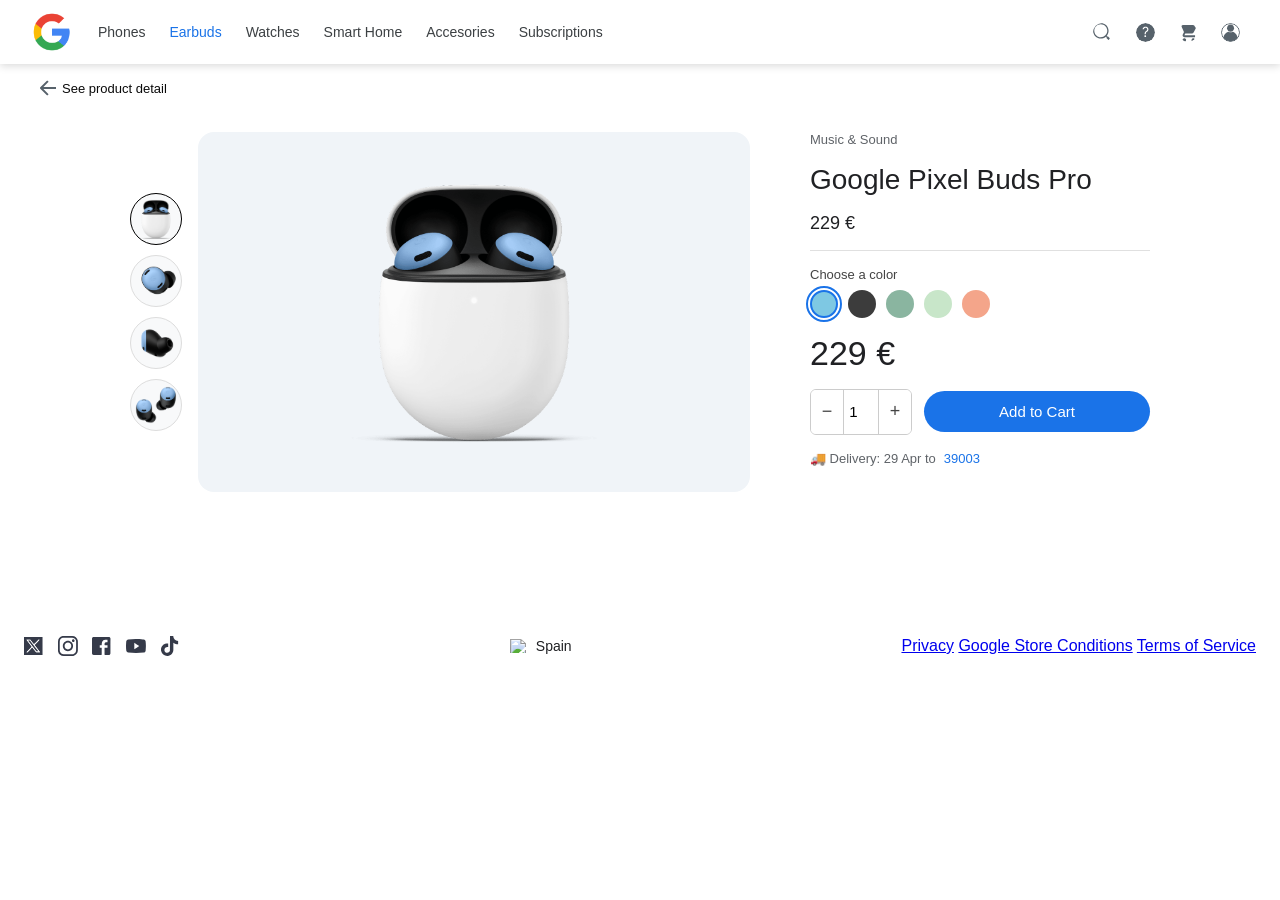
==== commit 849cb6e3: "quitar lineas sobrantes en style.css" ====
--- a/index.html
+++ b/index.html
@@ -127,19 +127,17 @@
       });
     });
 
-    // Selecciona lo que hay dentro del clase "thumb", y lo cambia para que figure como la principal
+     principal
     const mainImage = document.getElementById("mainProductImage");
     document.querySelectorAll(".thumb").forEach((thumb) => {
       thumb.addEventListener("click", () => {
-        // Selecciona todas las miniaturas y les quita la clase "active"
+       
         document
           .querySelectorAll(".thumb")
           .forEach((t) => t.classList.remove("active"));
         thumb.classList.add("active");
 
-        // Cambia la imagen principal
-        // Si hay un valor en en el date-image, cambia la imagen principal
-        const newImage = thumb.dataset.image;
+                const newImage = thumb.dataset.image;
         if (newImage) {
           mainImage.src = newImage;
         }
--- a/style.css
+++ b/style.css
@@ -368,32 +368,38 @@
 }
 
 /* ── FOOTER ── */
-footer {
-    display: flex;
-    align-items: center;
-    justify-content: space-between;
-    padding: 14px 40px;
-    border-top: 1px solid #e0e0e0;
-    font-size: 12px;
-    color: #80868b;
-    flex-wrap: wrap;
-    gap: 8px;
-}
-
-.footer-links {
-    display: flex;
-    gap: 16px;
-}
-
-.footer-links a {
-    color: #80868b;
-    text-decoration: none;
-}
-
-.footer-links a:hover {
-    text-decoration: underline;
-}
-
+.main-footer {
+  border-top: 1px solid var(--color-light-gray);
+  padding: 24px 0;
+  margin-top: 60px;
+}
+
+.footer-container {
+  display: flex;
+  justify-content: space-between;
+  align-items: center;
+  padding: 0 24px;
+}
+
+.footer-social {
+  display: flex;
+  align-items: center;
+  gap: 14px;
+}
+
+.footer-social img {
+  width: 20px;
+  height: 20px;
+  object-fit: contain;
+}
+
+.footer-country {
+  display: flex;
+  align-items: center;
+  gap: 6px;
+  font-size: 14px;
+  color: var(--color-gray);
+}
 /* ── MOBILE-FIRST BASE ── */
 .product-container {
   flex-direction: column;
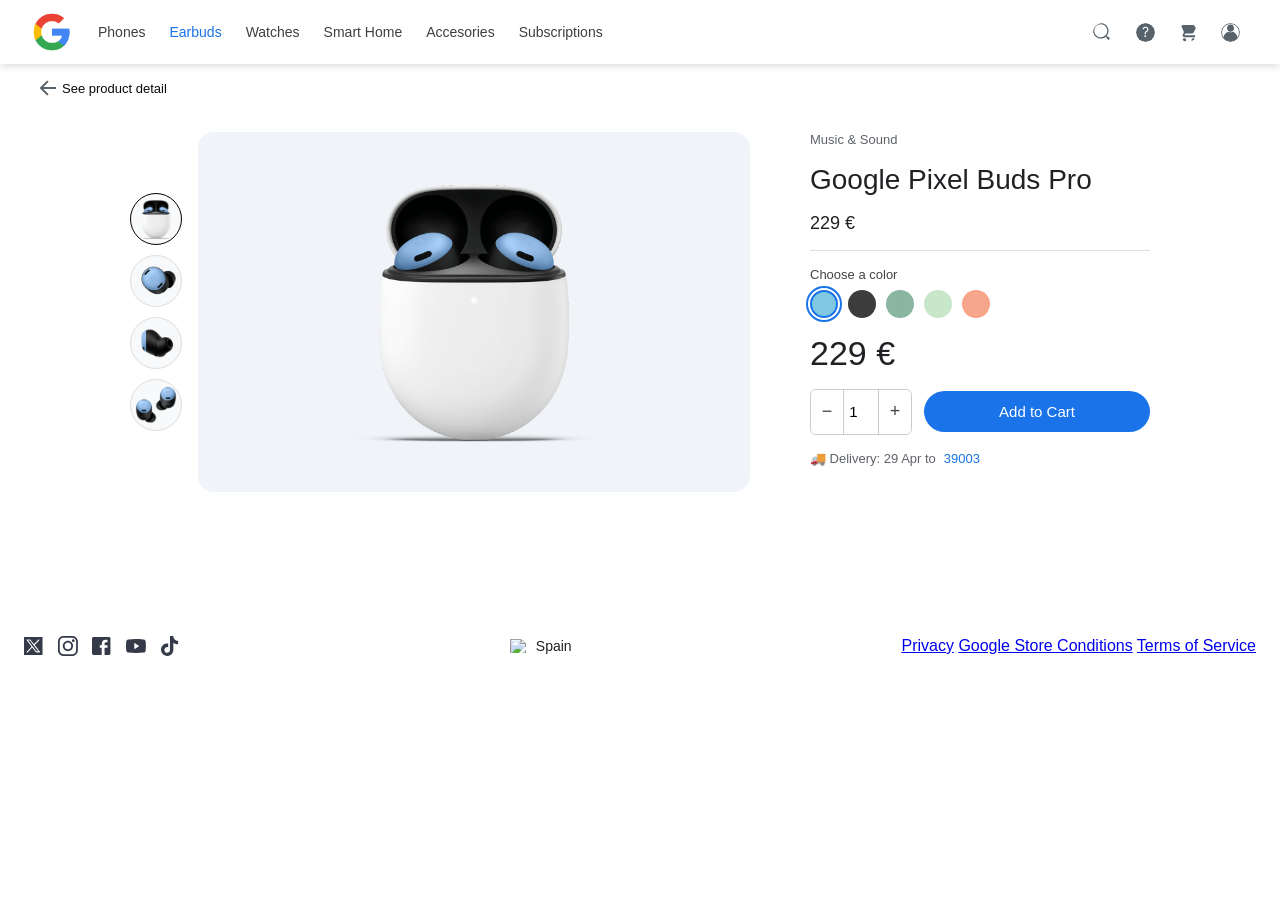
==== commit 3863f581: "Inclusión de líneas" ====
--- a/index.html
+++ b/index.html
@@ -127,17 +127,19 @@
       });
     });
 
-     principal
+    // Selecciona lo que hay dentro del clase "thumb", y lo cambia para que figure como la principal
     const mainImage = document.getElementById("mainProductImage");
     document.querySelectorAll(".thumb").forEach((thumb) => {
       thumb.addEventListener("click", () => {
-       
+
         document
           .querySelectorAll(".thumb")
           .forEach((t) => t.classList.remove("active"));
         thumb.classList.add("active");
 
-                const newImage = thumb.dataset.image;
+        // Cambia la imagen principal
+        // Si hay un valor en en el date-image, cambia la imagen principal
+        const newImage = thumb.dataset.image;
         if (newImage) {
           mainImage.src = newImage;
         }
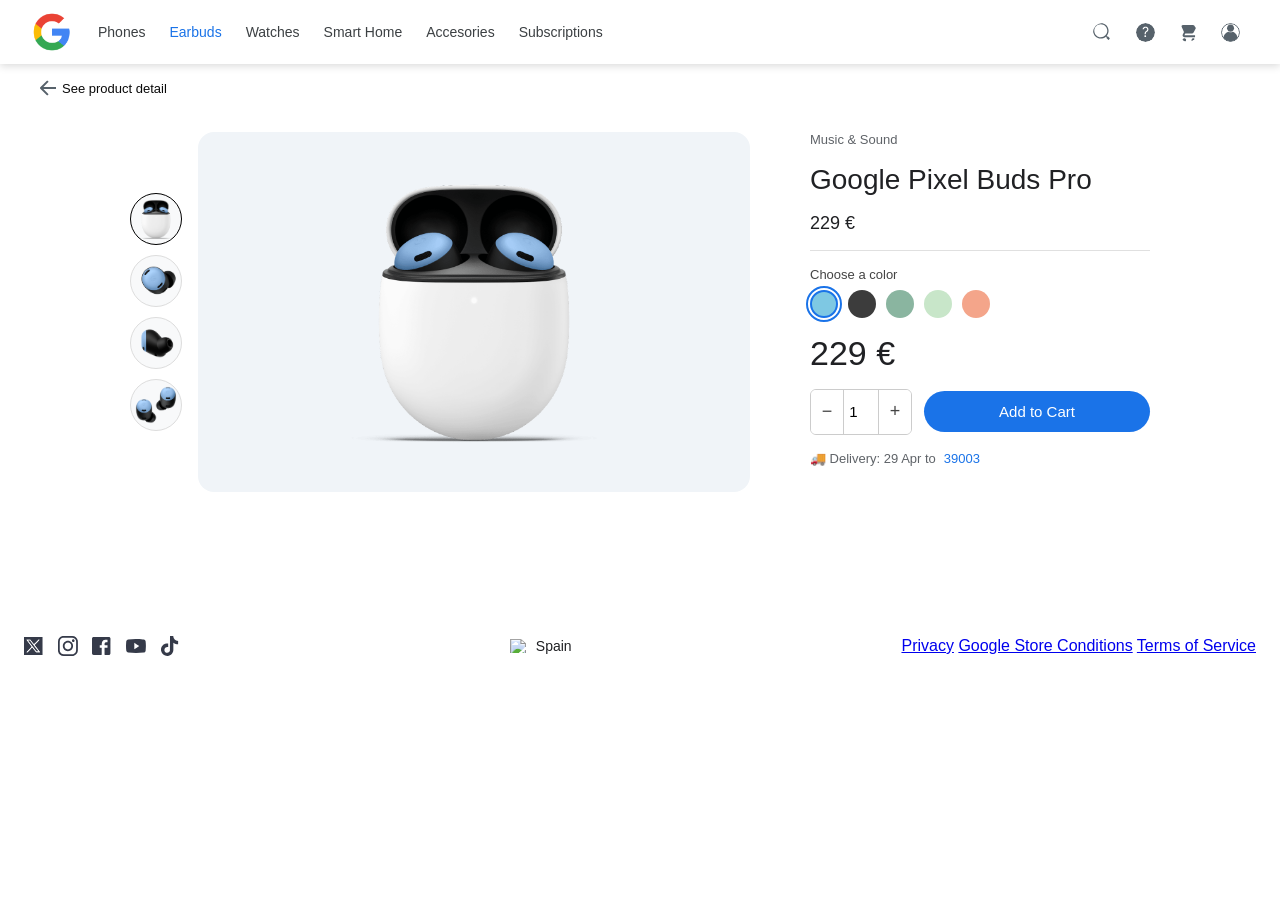
==== commit 71f4b895: "código limpio javascrit" ====
--- a/index.html
+++ b/index.html
@@ -112,41 +112,36 @@
   </footer>
 
   <script>
-    function changeQty(delta) {
-      const input = document.getElementById("qty");
-      const val = parseInt(input.value) + delta;
-      if (val >= 1 && val <= 99) input.value = val;
-    }
+  function changeQty(delta) {
+    const input = document.getElementById("qty");
+    const val = parseInt(input.value) + delta;
+    if (val >= 1 && val <= 99) input.value = val;
+  }
 
-    document.querySelectorAll(".swatch").forEach((swatch) => {
-      swatch.addEventListener("click", () => {
-        document
-          .querySelectorAll(".swatch")
-          .forEach((s) => s.classList.remove("selected"));
-        swatch.classList.add("selected");
-      });
+  document.querySelectorAll(".swatch").forEach((swatch) => {
+    swatch.addEventListener("click", () => {
+      document
+        .querySelectorAll(".swatch")
+        .forEach((s) => s.classList.remove("selected"));
+      swatch.classList.add("selected");
     });
+  });
 
-    // Selecciona lo que hay dentro del clase "thumb", y lo cambia para que figure como la principal
-    const mainImage = document.getElementById("mainProductImage");
-    document.querySelectorAll(".thumb").forEach((thumb) => {
-      thumb.addEventListener("click", () => {
+  const mainImage = document.getElementById("mainProductImage");
+  document.querySelectorAll(".thumb").forEach((thumb) => {
+    thumb.addEventListener("click", () => {
+      document
+        .querySelectorAll(".thumb")
+        .forEach((t) => t.classList.remove("active"));
+      thumb.classList.add("active");
 
-        document
-          .querySelectorAll(".thumb")
-          .forEach((t) => t.classList.remove("active"));
-        thumb.classList.add("active");
-
-        // Cambia la imagen principal
-        // Si hay un valor en en el date-image, cambia la imagen principal
-        const newImage = thumb.dataset.image;
-        if (newImage) {
-          mainImage.src = newImage;
-        }
-      });
+      const newImage = thumb.dataset.image;
+      if (newImage) {
+        mainImage.src = newImage;
+      }
     });
-
-  </script>
+  });
+</script>
 </body>
 
 </html>
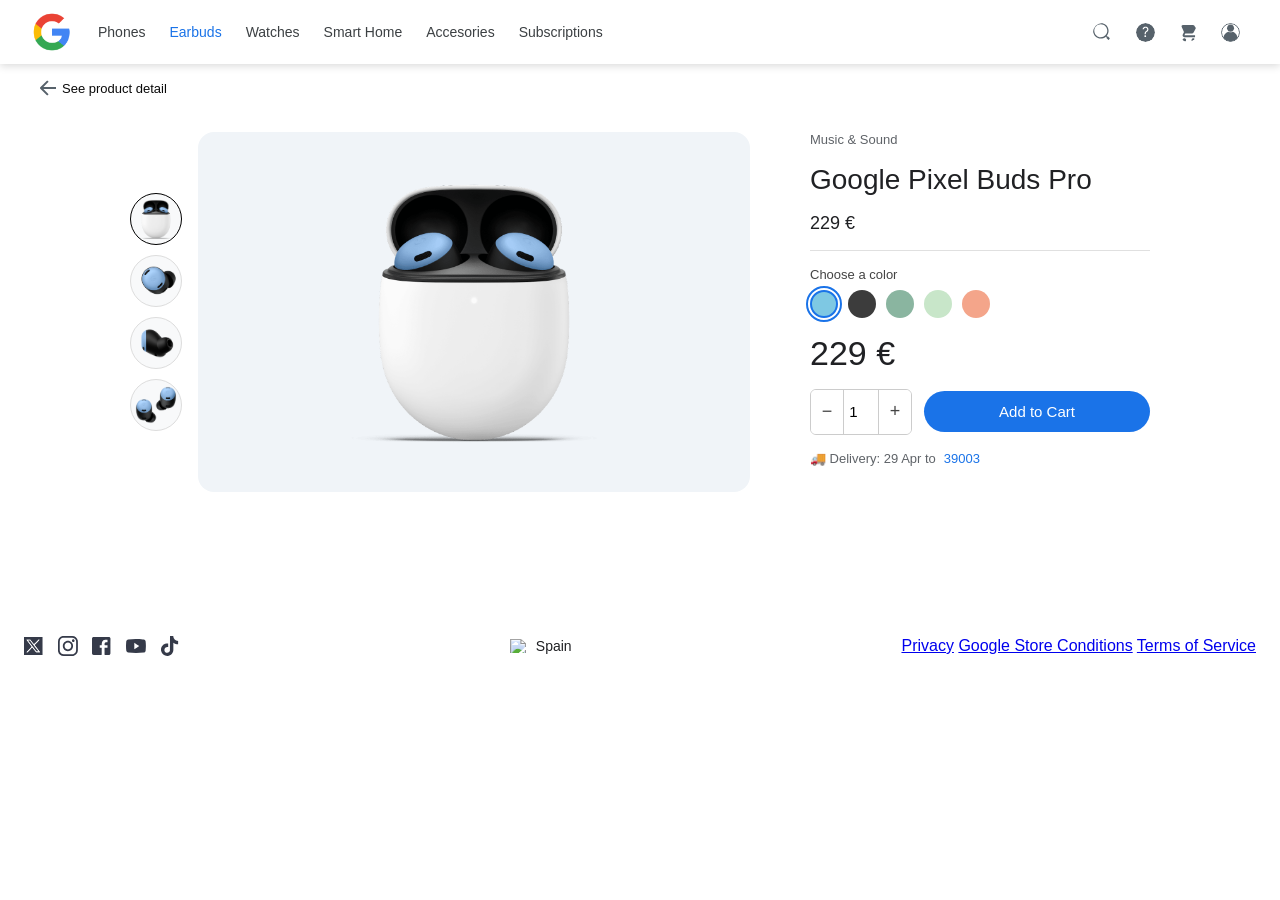
==== commit 13c17e96: "agregar estructura inicial del proyecto" ====
--- a/index.html
+++ b/index.html
@@ -111,37 +111,8 @@
     </div>
   </footer>
 
-  <script>
-  function changeQty(delta) {
-    const input = document.getElementById("qty");
-    const val = parseInt(input.value) + delta;
-    if (val >= 1 && val <= 99) input.value = val;
-  }
+  <script src="app.js"></script>
 
-  document.querySelectorAll(".swatch").forEach((swatch) => {
-    swatch.addEventListener("click", () => {
-      document
-        .querySelectorAll(".swatch")
-        .forEach((s) => s.classList.remove("selected"));
-      swatch.classList.add("selected");
-    });
-  });
-
-  const mainImage = document.getElementById("mainProductImage");
-  document.querySelectorAll(".thumb").forEach((thumb) => {
-    thumb.addEventListener("click", () => {
-      document
-        .querySelectorAll(".thumb")
-        .forEach((t) => t.classList.remove("active"));
-      thumb.classList.add("active");
-
-      const newImage = thumb.dataset.image;
-      if (newImage) {
-        mainImage.src = newImage;
-      }
-    });
-  });
-</script>
 </body>
 
 </html>
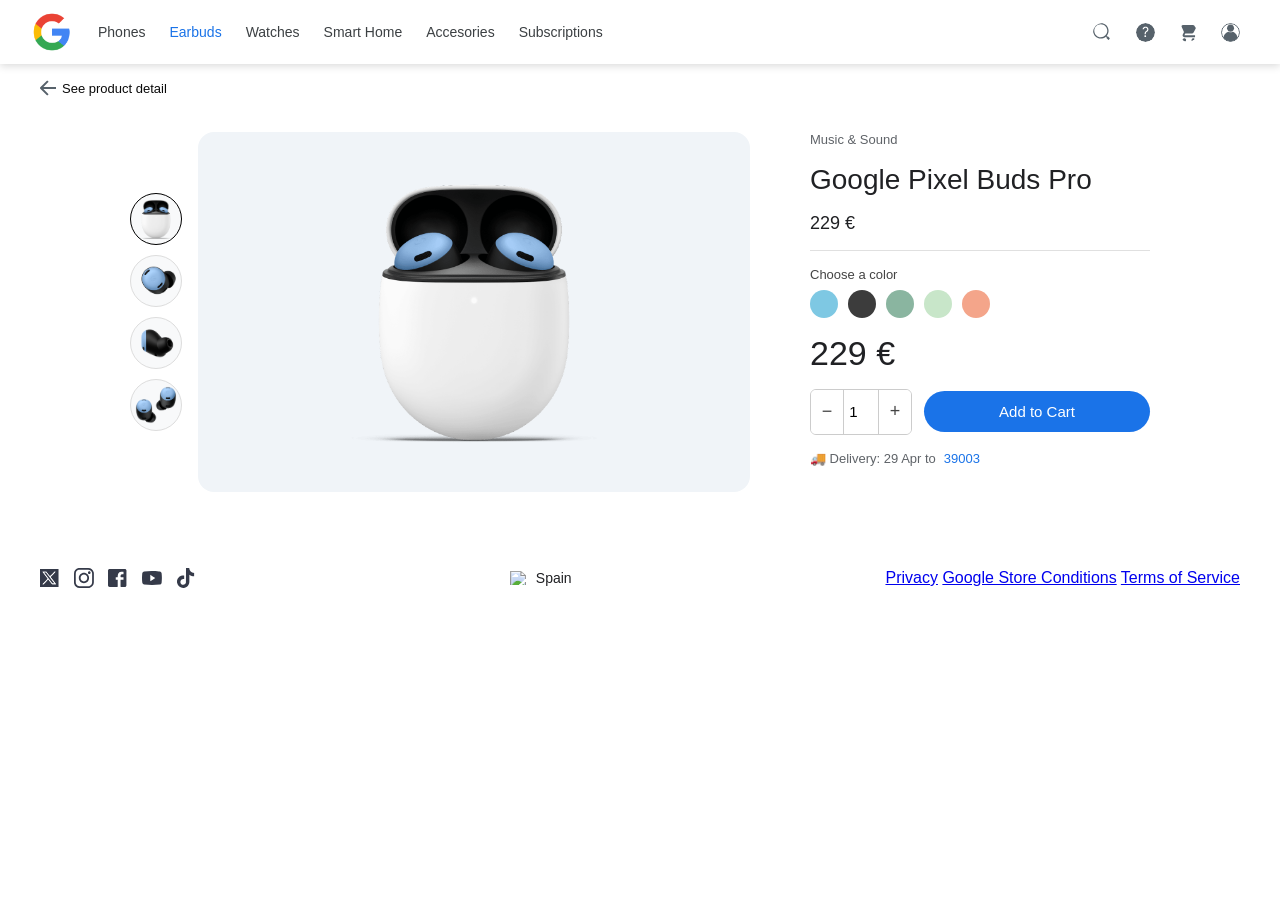
==== commit 168b5ee7: "actualizacion index. en Choose Color" ====
--- a/index.html
+++ b/index.html
@@ -27,7 +27,7 @@
     <div class="header-right">
       <img src="images/icons/Search-Lupa.svg" alt="Buscar" class="icon-btn">
       <img src="images/icons/Help-Intrrogación.svg" alt="Ayuda" class="icon-btn">
-      <img src="images/icons/Cart-Carrito.svg" alt="Carrito" class="icon-btn">
+      <img id="cartIcon" src="images/icons/Cart-Carrito.svg" alt="Carrito" class="icon-btn">
       <img src="images/icons/Avatar-foto.svg" alt="Cuenta" class="icon-btn">
     </div>
   </header>
@@ -64,11 +64,11 @@
       <div>
         <p class="color-label">Choose a color</p>
         <div class="color-swatches">
-          <div class="swatch sky selected"></div>
-          <div class="swatch dark"></div>
-          <div class="swatch sage"></div>
-          <div class="swatch mint"></div>
-          <div class="swatch coral"></div>
+          <div class="swatch sky" data-color="sky"></div>
+          <div class="swatch dark" data-color="dark"></div>
+          <div class="swatch sage" data-color="sage"></div>
+          <div class="swatch mint" data-color="mint"></div>
+          <div class="swatch coral" data-color="coral"></div>
         </div>
       </div>
       <p class="price-large">229 €</p>
@@ -78,7 +78,7 @@
           <input type="number" id="qty" value="1" min="1" max="99" />
           <button onclick="changeQty(1)">+</button>
         </div>
-        <button class="btn-cart">Add to Cart</button>
+        <button class="btn-cart" id="addCartBtn">Add to Cart</button>
       </div>
       <p class="delivery-info">
         🚚 Delivery: 29 Apr to <a href="#">39003</a>
@@ -86,7 +86,7 @@
     </div>
   </div>
 
-  <footer class="main-footer">
+  <footer>
     <div class="footer-container">
 
       <div class="footer-social">
@@ -111,8 +111,7 @@
     </div>
   </footer>
 
-  <script src="app.js"></script>
-
+  <script src="script.js"></script>
 </body>
 
 </html>
